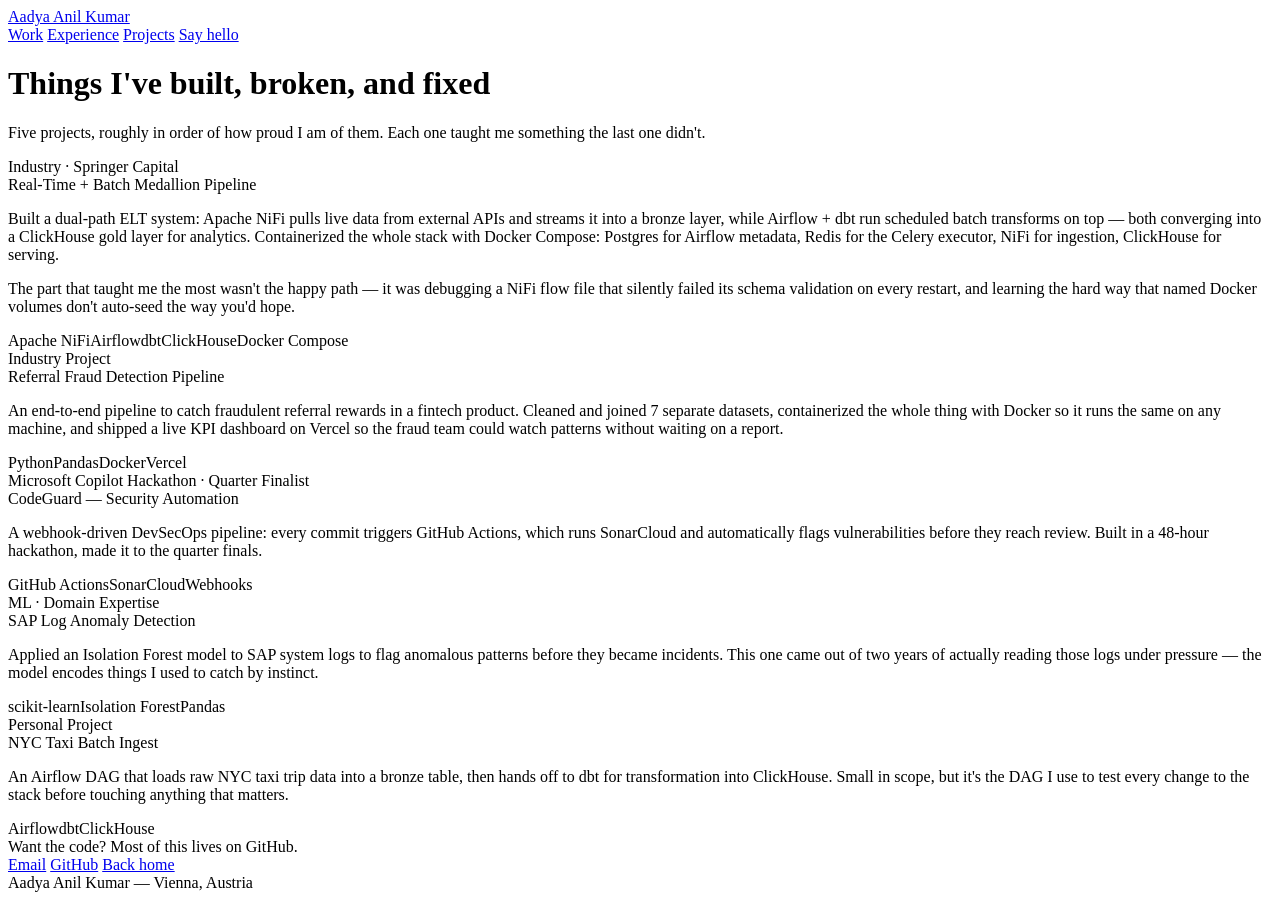
==== projects.html @ 70cabeb6 "Add files via upload" ====
<!DOCTYPE html>
<html lang="en">
<head>
<meta charset="UTF-8">
<meta name="viewport" content="width=device-width, initial-scale=1.0">
<title>Projects — Aadya Anil Kumar</title>
<link rel="stylesheet" href="../css/style.css">
</head>
<body>

<header>
  <nav>
    <a class="logo" href="../index.html">Aadya Anil Kumar</a>
    <div class="navlinks">
      <a href="../index.html#work">Work</a>
      <a href="../index.html#experience">Experience</a>
      <a href="projects.html">Projects</a>
      <a class="cta" href="mailto:off.aadyaanil@gmail.com">Say hello</a>
    </div>
  </nav>
</header>

<div class="wrap page-head">
  <h1 data-decode="Things I've built, broken, and fixed">Things I've built, broken, and fixed</h1>
  <p>Five projects, roughly in order of how proud I am of them. Each one taught me something the last one didn't.</p>
</div>

<div class="wrap">

  <div class="case" id="medallion">
    <div class="case-top">
      <div><div class="case-kind">Industry · Springer Capital</div><div class="case-title">Real-Time + Batch Medallion Pipeline</div></div>
    </div>
    <p>Built a dual-path ELT system: Apache NiFi pulls live data from external APIs and streams it into a bronze layer, while Airflow + dbt run scheduled batch transforms on top — both converging into a ClickHouse gold layer for analytics. Containerized the whole stack with Docker Compose: Postgres for Airflow metadata, Redis for the Celery executor, NiFi for ingestion, ClickHouse for serving.</p>
    <p>The part that taught me the most wasn't the happy path — it was debugging a NiFi flow file that silently failed its schema validation on every restart, and learning the hard way that named Docker volumes don't auto-seed the way you'd hope.</p>
    <div class="case-tags"><span class="tag">Apache NiFi</span><span class="tag">Airflow</span><span class="tag">dbt</span><span class="tag">ClickHouse</span><span class="tag">Docker Compose</span></div>
  </div>

  <div class="case" id="fraud">
    <div class="case-top">
      <div><div class="case-kind">Industry Project</div><div class="case-title">Referral Fraud Detection Pipeline</div></div>
    </div>
    <p>An end-to-end pipeline to catch fraudulent referral rewards in a fintech product. Cleaned and joined 7 separate datasets, containerized the whole thing with Docker so it runs the same on any machine, and shipped a live KPI dashboard on Vercel so the fraud team could watch patterns without waiting on a report.</p>
    <div class="case-tags"><span class="tag">Python</span><span class="tag">Pandas</span><span class="tag">Docker</span><span class="tag">Vercel</span></div>
  </div>

  <div class="case" id="codeguard">
    <div class="case-top">
      <div><div class="case-kind">Microsoft Copilot Hackathon · Quarter Finalist</div><div class="case-title">CodeGuard — Security Automation</div></div>
    </div>
    <p>A webhook-driven DevSecOps pipeline: every commit triggers GitHub Actions, which runs SonarCloud and automatically flags vulnerabilities before they reach review. Built in a 48-hour hackathon, made it to the quarter finals.</p>
    <div class="case-tags"><span class="tag">GitHub Actions</span><span class="tag">SonarCloud</span><span class="tag">Webhooks</span></div>
  </div>

  <div class="case" id="anomaly">
    <div class="case-top">
      <div><div class="case-kind">ML · Domain Expertise</div><div class="case-title">SAP Log Anomaly Detection</div></div>
    </div>
    <p>Applied an Isolation Forest model to SAP system logs to flag anomalous patterns before they became incidents. This one came out of two years of actually reading those logs under pressure — the model encodes things I used to catch by instinct.</p>
    <div class="case-tags"><span class="tag">scikit-learn</span><span class="tag">Isolation Forest</span><span class="tag">Pandas</span></div>
  </div>

  <div class="case" id="taxi">
    <div class="case-top">
      <div><div class="case-kind">Personal Project</div><div class="case-title">NYC Taxi Batch Ingest</div></div>
    </div>
    <p>An Airflow DAG that loads raw NYC taxi trip data into a bronze table, then hands off to dbt for transformation into ClickHouse. Small in scope, but it's the DAG I use to test every change to the stack before touching anything that matters.</p>
    <div class="case-tags"><span class="tag">Airflow</span><span class="tag">dbt</span><span class="tag">ClickHouse</span></div>
  </div>

</div>

<footer class="wrap">
  <div class="foot-grid">
    <div class="foot-head">Want the code? Most of this lives on GitHub.</div>
    <div class="foot-links">
      <a href="mailto:off.aadyaanil@gmail.com">Email</a>
      <a href="https://github.com/Aadya-Anil">GitHub</a>
      <a href="../index.html">Back home</a>
    </div>
  </div>
  <div class="foot-bottom">
    <span>Aadya Anil Kumar — Vienna, Austria</span>
  </div>
</footer>

<script src="../js/main.js"></script>
</body>
</html>
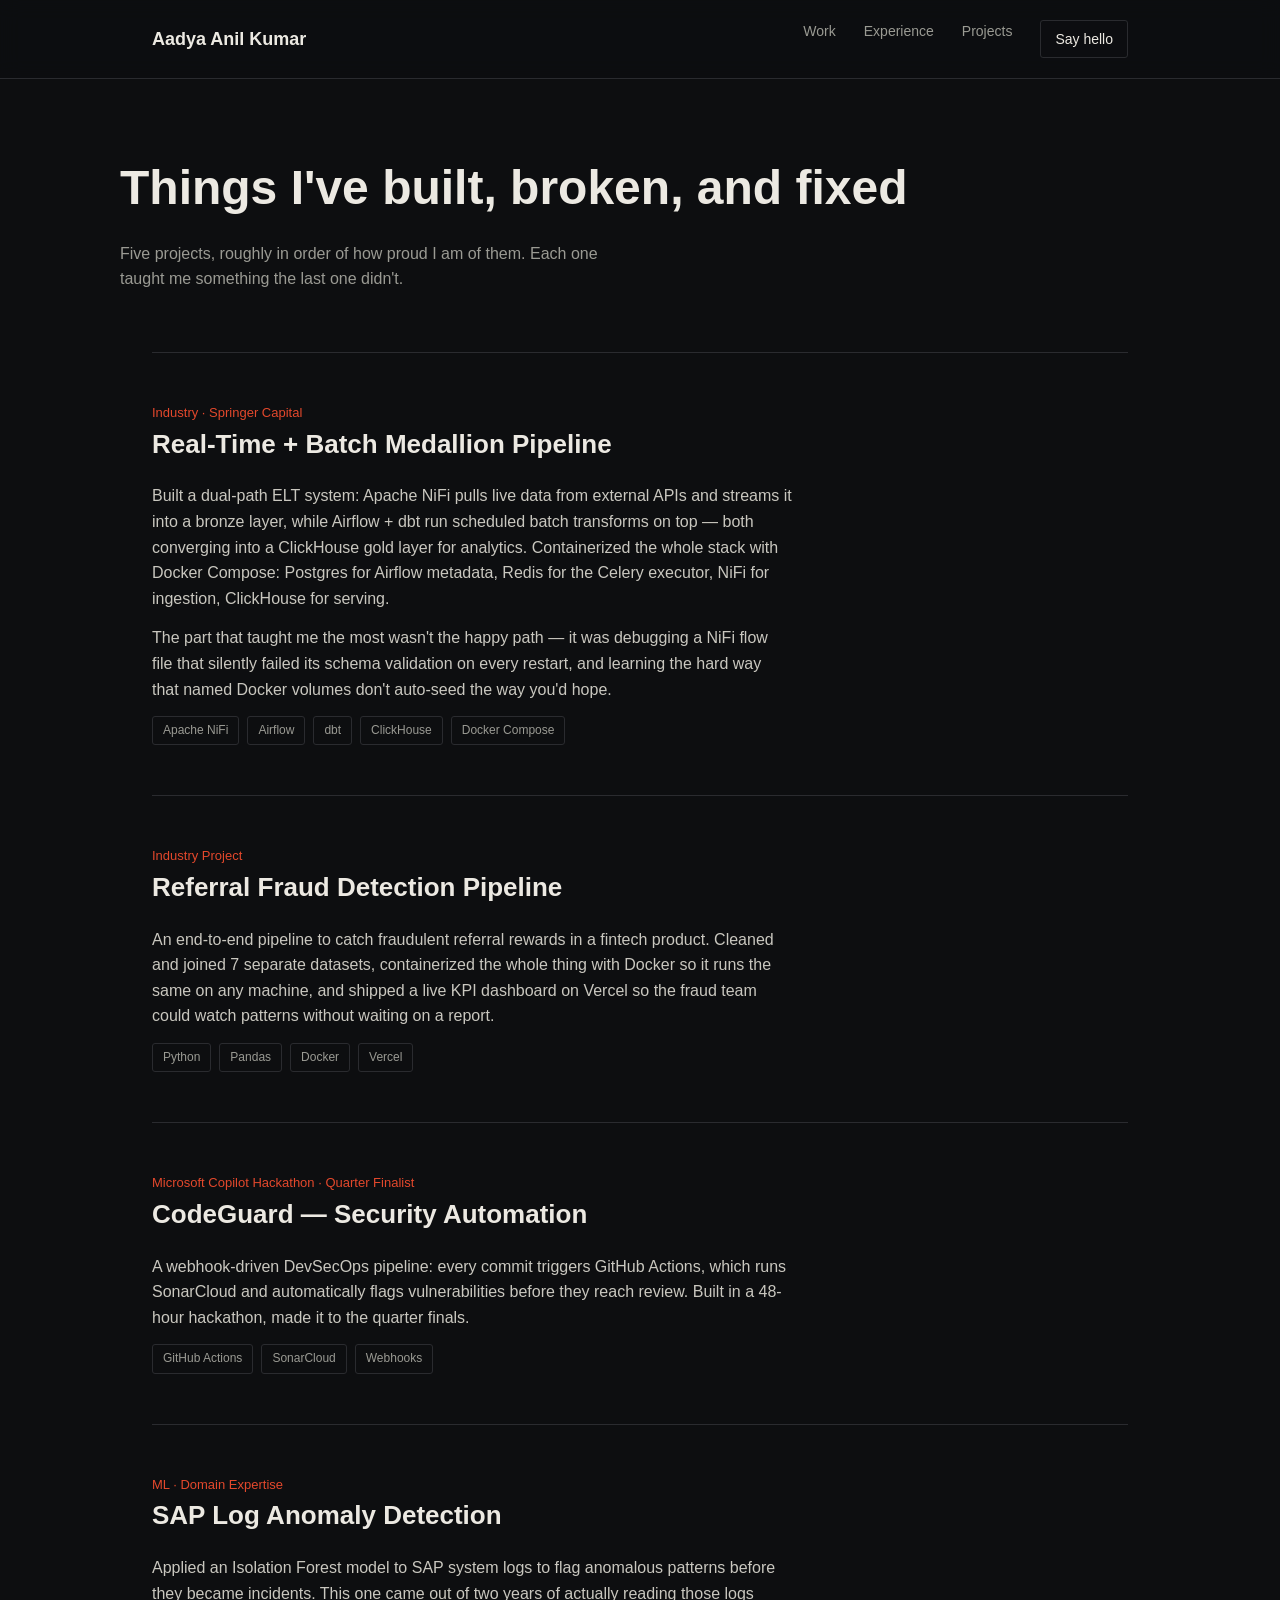
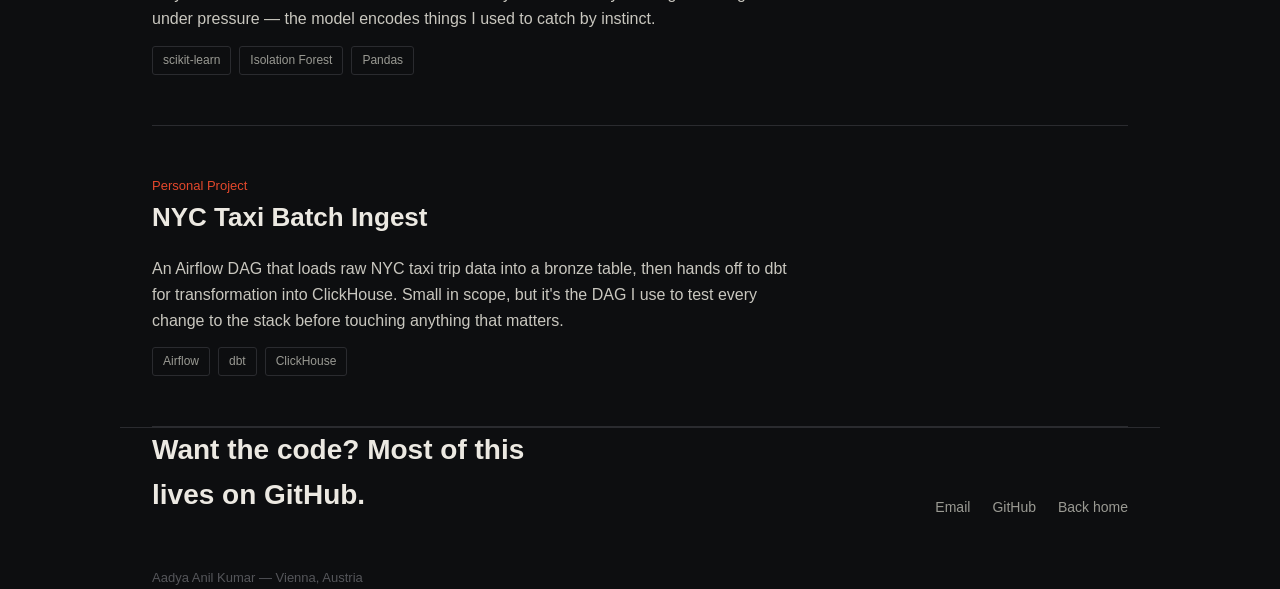
==== commit 16b250f6: "Update stylesheet link in projects.html" ====
--- a/projects.html
+++ b/projects.html
@@ -4,7 +4,7 @@
 <meta charset="UTF-8">
 <meta name="viewport" content="width=device-width, initial-scale=1.0">
 <title>Projects — Aadya Anil Kumar</title>
-<link rel="stylesheet" href="../css/style.css">
+<link rel="stylesheet" href="style.css">
 </head>
 <body>
 
--- a/style.css
+++ b/style.css
@@ -0,0 +1,107 @@
+@import url('https://fonts.googleapis.com/css2?family=Space+Grotesk:wght@400;500;600;700&family=Inter:wght@400;500;600&display=swap');
+
+:root{
+  --ink:#0d0e10; --ink-2:#17181b; --paper:#ece9e2; --paper-dim:#9a9a93;
+  --line:#2a2b2f; --vermilion:#e3482c; --vermilion-dim:#7a2a1e;
+  --display:'Space Grotesk',sans-serif; --body:'Inter',sans-serif;
+}
+*{box-sizing:border-box; margin:0; padding:0;}
+html{scroll-behavior:smooth;}
+body{background:var(--ink); color:var(--paper); font-family:var(--body); line-height:1.6; overflow-x:hidden;}
+a{color:inherit; text-decoration:none;}
+::selection{background:var(--vermilion); color:var(--ink);}
+
+.wrap{max-width:1040px; margin:0 auto; padding:0 32px;}
+
+/* nav */
+header{position:fixed; top:0; left:0; right:0; z-index:50; backdrop-filter:blur(10px); background:rgba(13,14,16,.75); border-bottom:1px solid var(--line);}
+nav{display:flex; justify-content:space-between; align-items:center; padding:20px 32px; max-width:1040px; margin:0 auto;}
+.logo{font-family:var(--display); font-weight:600; font-size:18px;}
+.navlinks{display:flex; gap:28px; font-size:14px; color:var(--paper-dim);}
+.navlinks a:hover{color:var(--vermilion);}
+.navlinks .cta{color:var(--paper); border:1px solid var(--line); padding:7px 14px; border-radius:3px;}
+.navlinks .cta:hover{border-color:var(--vermilion); color:var(--vermilion);}
+
+/* hero */
+.hero{position:relative; min-height:100vh; display:flex; align-items:center; padding-top:80px;}
+#field{position:absolute; inset:0; z-index:0;}
+.hero-inner{position:relative; z-index:2; max-width:720px;}
+.kicker{font-size:14px; color:var(--vermilion); font-family:var(--body); font-weight:500; margin-bottom:18px;}
+.decode{font-family:var(--display); font-weight:700; font-size:clamp(34px,5.6vw,58px); line-height:1.08; letter-spacing:-.01em; margin-bottom:22px;}
+.hero p.lede{font-size:18px; color:var(--paper-dim); max-width:520px; margin-bottom:34px;}
+.hero-actions{display:flex; gap:16px;}
+.btn{font-family:var(--body); font-size:15px; font-weight:500; padding:13px 24px; border-radius:3px;}
+.btn-primary{background:var(--vermilion); color:var(--ink);}
+.btn-primary:hover{background:#ff5a3c;}
+.btn-ghost{border:1px solid var(--line); color:var(--paper);}
+.btn-ghost:hover{border-color:var(--paper-dim);}
+
+/* sections */
+section{padding:110px 0;}
+.section-head{margin-bottom:56px; max-width:580px;}
+.section-head h2{font-family:var(--display); font-weight:600; font-size:clamp(26px,3.4vw,36px);}
+.section-head p{color:var(--paper-dim); margin-top:10px; font-size:16px;}
+
+/* about */
+.about-grid{display:grid; grid-template-columns:1.2fr 1fr; gap:60px; align-items:start;}
+.about-grid p{color:#c9c7bf; font-size:17px; margin-bottom:16px;}
+.about-grid p strong{color:var(--paper);}
+.stat-col{display:flex; flex-direction:column; gap:28px; border-left:1px solid var(--line); padding-left:28px;}
+.stat-num{font-family:var(--display); font-size:34px; font-weight:700; color:var(--vermilion);}
+.stat-label{font-size:13px; color:var(--paper-dim); margin-top:2px;}
+
+/* timeline */
+.tl-item{display:grid; grid-template-columns:140px 1fr; gap:28px; padding:26px 0; border-top:1px solid var(--line);}
+.tl-item:last-child{border-bottom:1px solid var(--line);}
+.tl-date{font-size:13px; color:var(--paper-dim); padding-top:3px;}
+.tl-role{font-family:var(--display); font-weight:600; font-size:19px; margin-bottom:4px;}
+.tl-org{color:var(--vermilion); font-size:14px; margin-bottom:10px;}
+.tl-desc{color:#b9b7af; font-size:15px; max-width:580px;}
+.tl-tags{display:flex; gap:8px; flex-wrap:wrap; margin-top:12px;}
+.tag{font-size:12px; color:var(--paper-dim); border:1px solid var(--line); padding:4px 10px; border-radius:3px;}
+
+/* project teasers */
+.proj-list{display:flex; flex-direction:column;}
+.proj-row{display:grid; grid-template-columns:1fr auto; align-items:center; gap:24px; padding:30px 0; border-top:1px solid var(--line); transition:padding-left .25s;}
+.proj-row:last-child{border-bottom:1px solid var(--line);}
+.proj-row:hover{padding-left:12px; border-top-color:var(--vermilion-dim);}
+.proj-row:hover .proj-title{color:var(--vermilion);}
+.proj-title{font-family:var(--display); font-weight:600; font-size:21px; transition:color .2s;}
+.proj-sub{color:var(--paper-dim); font-size:14px; margin-top:6px;}
+.proj-meta{font-size:13px; color:var(--paper-dim); white-space:nowrap;}
+
+/* skills */
+.skill-grid{display:grid; grid-template-columns:repeat(2,1fr); gap:40px 60px;}
+.skill-cat h3{font-family:var(--display); font-size:16px; font-weight:600; margin-bottom:12px; color:var(--vermilion);}
+.skill-cat ul{list-style:none; color:#c9c7bf; font-size:15px;}
+.skill-cat li{padding:5px 0; border-bottom:1px dashed var(--line);}
+
+/* footer */
+footer{border-top:1px solid var(--line); padding:60px 0 40px;}
+.foot-grid{display:flex; justify-content:space-between; align-items:flex-end; flex-wrap:wrap; gap:24px;}
+.foot-head{font-family:var(--display); font-weight:600; font-size:28px; max-width:420px;}
+.foot-links{display:flex; gap:22px; font-size:14px; color:var(--paper-dim);}
+.foot-links a:hover{color:var(--vermilion);}
+.foot-bottom{margin-top:50px; display:flex; justify-content:space-between; font-size:13px; color:#55565a; flex-wrap:wrap; gap:10px;}
+
+/* project page */
+.page-head{padding:150px 0 60px;}
+.page-head h1{font-family:var(--display); font-weight:700; font-size:clamp(32px,5vw,48px);}
+.page-head p{color:var(--paper-dim); margin-top:14px; max-width:520px;}
+.case{padding:50px 0; border-top:1px solid var(--line);}
+.case:last-child{border-bottom:1px solid var(--line);}
+.case-top{display:flex; justify-content:space-between; align-items:flex-start; gap:20px; margin-bottom:18px; flex-wrap:wrap;}
+.case-title{font-family:var(--display); font-weight:700; font-size:26px;}
+.case-kind{font-size:13px; color:var(--vermilion);}
+.case p{color:#c9c7bf; font-size:16px; max-width:640px; margin-bottom:14px;}
+.case-tags{display:flex; gap:8px; flex-wrap:wrap; margin-top:14px;}
+.case-link{font-size:14px; color:var(--paper); border-bottom:1px solid var(--vermilion); padding-bottom:1px;}
+
+@media(max-width:720px){
+  .navlinks{gap:16px; font-size:13px;}
+  .about-grid{grid-template-columns:1fr;}
+  .skill-grid{grid-template-columns:1fr;}
+  .tl-item{grid-template-columns:1fr; gap:6px;}
+  .proj-row{grid-template-columns:1fr;}
+}
+@media(prefers-reduced-motion:reduce){*{animation:none !important; transition:none !important;}}
